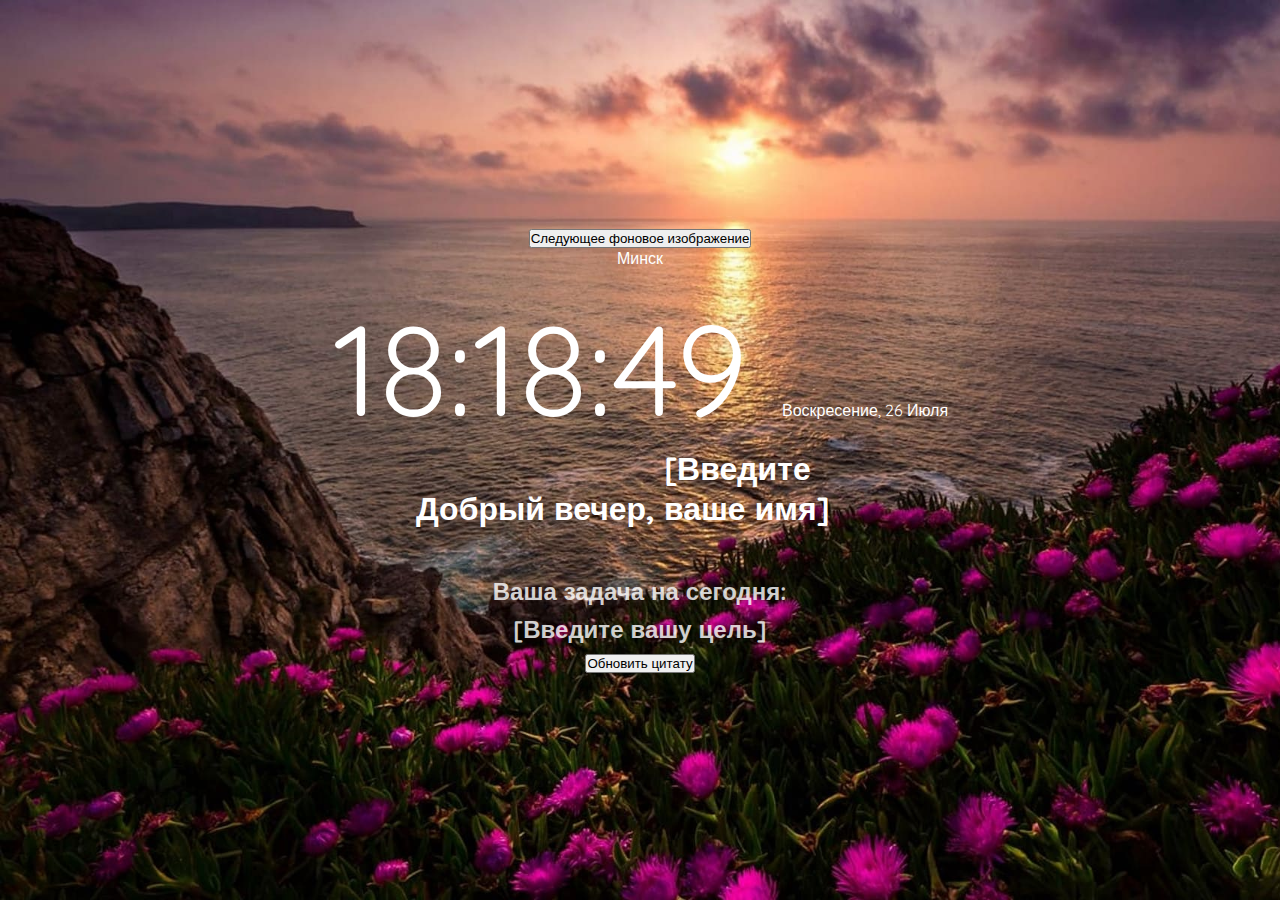
==== momentum/index.html @ 72e4174c "init: start momentum task" ====
<!DOCTYPE html>
<html lang="en">
  <head>
    <meta charset="UTF-8" />
    <meta name="viewport" content="width=device-width, initial-scale=1.0" />
    <link
      href="https://fonts.googleapis.com/css2?family=Quicksand:wght@600&display=swap"
      rel="stylesheet"
    />
    <link rel="stylesheet" href="./assets/owfont-master/css/owfont-regular.css">
    <link rel="stylesheet" href="style.css" />
    <title>momentum</title>
  </head>
  <body>
    <header>
      <button class="next-background">Следующее фоновое изображение</button>
      <div class="city" contenteditable="true">Минск</div>
      <i class="weather-icon owf"></i>
      <div class="temperature"></div>
      <div class="weather-description"></div>
    
    </header>
    <main>
      <time class="today-time"></time>
      <time class="today-date" datetime></time>
      <h1>
        <span class="greeting"></span>
        <span class="name" contenteditable="true"></span>
      </h1>
      <h2>Ваша задача на сегодня:</h2>
      <h2 class="focus" contenteditable="true"></h2>
    </main>
    <footer>
      <button class="button-refresh-quote">Обновить цитату</button>
      <span class="quote"> </span>
      <span class="author"></span>
    </footer>
    <script src="script.js"></script>
  </body>
</html>
---- momentum/assets/owfont-master/css/owfont-regular.css ----
/*!
 *  owfont-regular 1.0.0 by Deniz Fuchidzhiev - http://websygen.com
 *  License - font: SIL OFL 1.1, css: MIT License
 */
/* FONT PATH
 * -------------------------- */
@font-face {
  font-family: 'owfont';
  src: url('../fonts/owfont-regular.eot?v=1.0.0');
  src: url('../fonts/owfont-regular.eot?#iefix&v=1.0.0') format('embedded-opentype'),
	   url('../fonts/owfont-regular.woff') format('woff'),
	   url('../fonts/owfont-regular.ttf') format('truetype'),
	   url('../fonts/owfont-regular.svg#owf-regular') format('svg');
  font-weight: normal;
  font-style: normal;
}
.owf {
  display: inline-block;
  font: normal normal normal 14px/1 owfont;
  font-size: inherit;
  text-rendering: auto;
  -webkit-font-smoothing: antialiased;
  -moz-osx-font-smoothing: grayscale;
  transform: translate(0, 0);
}
/* makes the font 33% larger relative to the icon container */
.owf-lg {
  font-size: 1.33333333em;
  line-height: 0.75em;
  vertical-align: -15%;
}
.owf-2x {
  font-size: 2em;
}
.owf-3x {
  font-size: 3em;
}
.owf-4x {
  font-size: 4em;
}
.owf-5x {
  font-size: 5em;
}
.owf-fw {
  width: 1.28571429em;
  text-align: center;
}
.owf-ul {
  padding-left: 0;
  margin-left: 2.14285714em;
  list-style-type: none;
}
.owf-ul > li {
  position: relative;
}
.owf-li {
  position: absolute;
  left: -2.14285714em;
  width: 2.14285714em;
  top: 0.14285714em;
  text-align: center;
}
.owf-li.owf-lg {
  left: -1.85714286em;
}
.owf-border {
  padding: .2em .25em .15em;
  border: solid 0.08em #eeeeee;
  border-radius: .1em;
}
.owf-pull-right {
  float: right;
}
.owf-pull-left {
  float: left;
}
.owf.owf-pull-left {
  margin-right: .3em;
}
.owf.owf-pull-right {
  margin-left: .3em;
}

/* owfont uses the Unicode Private Use Area (PUA) to ensure screen
   readers do not read off random characters that represent icons */
   
/*   Weather Condition Codes    */
   
/*   Thunderstorm - - - - - - - - - - - - - - - - - - - - - - - - - - - - - - - - - - - -    */
   
/* thunderstorm with light rain */
.owf-200:before,
.owf-200-d:before,
.owf-200-n:before {
  content: "\EB28";
}
/* thunderstorm with rain */
.owf-201:before,
.owf-201-d:before,
.owf-201-n:before {
  content: "\EB29";
}
/* thunderstorm with heavy rain */
.owf-202:before,
.owf-202-d:before,
.owf-202-n:before {
  content: "\EB2A";
}
/*  light thunderstorm  */
.owf-210:before,
.owf-210-d:before,
.owf-210-n:before {
  content: "\EB32";
}
/*  thunderstorm  */
.owf-211:before,
.owf-211-d:before,
.owf-211-n:before {
  content: "\EB33";
}
/*   heavy thunderstorm   */
.owf-212:before,
.owf-212-d:before,
.owf-212-n:before {
  content: "\EB34";
}
/*   ragged thunderstorm   */
.owf-221:before,
.owf-221-d:before,
.owf-221-n:before {
  content: "\EB3D";
}
/*  thunderstorm with light drizzle    */
.owf-230:before,
.owf-230-d:before,
.owf-230-n:before {
  content: "\EB46";
}
/*  thunderstorm with drizzle     */
.owf-231:before,
.owf-231-d:before,
.owf-231-n:before {
  content: "\EB47";
}
/* thunderstorm with heavy drizzle     */
.owf-232:before,
.owf-232-d:before,
.owf-232-n:before {
  content: "\EB48";
}

/*   Drizzle - - - - - - - - - - - - - - - - - - - - - - - - - - - - - - - - - - - -    */

/*  light intensity drizzle */
.owf-300:before,
.owf-300-d:before,
.owf-300-n:before {
  content: "\EB8C";
}
/*  drizzle */
.owf-301:before,
.owf-301-d:before,
.owf-301-n:before {
  content: "\EB8D";
}
/*  heavy intensity drizzle  */
.owf-302:before,
.owf-302-d:before,
.owf-302-n:before {
  content: "\EB8E";
}
/*   light intensity drizzle rain  */
.owf-310:before,
.owf-310-d:before,
.owf-310-n:before {
  content: "\EB96";
}
/*  drizzle rain  */
.owf-311:before,
.owf-311-d:before,
.owf-311-n:before {
  content: "\EB97";
}
/* heavy intensity drizzle rain */
.owf-312:before,
.owf-312-d:before,
.owf-312-n:before {
  content: "\EB98";
}
/* shower rain and drizzle  */
.owf-313:before,
.owf-313-d:before,
.owf-313-n:before {
  content: "\EB99";
}
/* heavy shower rain and drizzle*/
.owf-314:before,
.owf-314-d:before,
.owf-314-n:before {
  content: "\EB9A";
}
/* shower drizzle */
.owf-321:before,
.owf-321-d:before,
.owf-321-n:before {
  content: "\EBA1";
}

/*   Rain - - - - - - - - - - - - - - - - - - - - - - - - - - - - - - - - - - - -    */

/* light rain  */
.owf-500:before,
.owf-500-d:before,
.owf-500-n:before {
  content: "\EC54";
}
/* moderate rain  */
.owf-501:before,
.owf-501-d:before,
.owf-501-n:before {
  content: "\EC55";
}
/* heavy intensity rain  */
.owf-502:before,
.owf-502-d:before,
.owf-502-n:before {
  content: "\EC56";
}
/* very heavy rain   */
.owf-503:before,
.owf-503-d:before,
.owf-503-n:before {
  content: "\EC57";
}
/* extreme rain    */
.owf-504:before,
.owf-504-d:before,
.owf-504-n:before {
  content: "\EC58";
}
/* freezing rain    */
.owf-511:before,
.owf-511-d:before,
.owf-511-n:before {
  content: "\EC5F";
}
/*  light intensity shower rain    */
.owf-520:before,
.owf-520-d:before,
.owf-520-n:before {
  content: "\EC68";
}
/* shower rain  */
.owf-521:before,
.owf-521-d:before,
.owf-521-n:before {
  content: "\EC69";
}
/*  heavy intensity shower rain  */
.owf-522:before,
.owf-522-d:before,
.owf-522-n:before {
  content: "\EC6A";
}
/* ragged shower rain  */
.owf-531:before,
.owf-531-d:before,
.owf-531-n:before {
  content: "\EC73";
}

/*   Snow - - - - - - - - - - - - - - - - - - - - - - - - - - - - - - - - - - - -    */

/* light snow  */
.owf-600:before,
.owf-600-d:before,
.owf-600-n:before {
  content: "\ECB8";
}
/*  snow  */
.owf-601:before,
.owf-601-d:before,
.owf-601-n:before {
  content: "\ECB9";
}
/*   heavy snow   */
.owf-602:before,
.owf-602-d:before,
.owf-602-n:before {
  content: "\ECBA";
}
/*  sleet  */
.owf-611:before,
.owf-611-d:before,
.owf-611-n:before {
  content: "\ECC3";
}
/*   shower sleet */
.owf-612:before,
.owf-612-d:before,
.owf-612-n:before {
  content: "\ECC4";
}
/* light rain and snow */
.owf-615:before,
.owf-615-d:before,
.owf-615-n:before {
  content: "\ECC7";
}
/* rain and snow  */
.owf-616:before,
.owf-616-d:before,
.owf-616-n:before {
  content: "\ECC8";
}
/* light shower snow  */
.owf-620:before,
.owf-620-d:before,
.owf-620-n:before {
  content: "\ECCC";
}
/* shower snow  */
.owf-621:before,
.owf-621-d:before,
.owf-621-n:before {
  content: "\ECCD";
}
/* heavy shower snow  */
.owf-622:before,
.owf-622-d:before,
.owf-622-n:before {
  content: "\ECCE";
}

/*   Atmosphere - - - - - - - - - - - - - - - - - - - - - - - - - - - - - - - - - - - -    */

/* mist */
.owf-701:before,
.owf-701-d:before,
.owf-701-n:before {
  content: "\ED1D";
}
/* smoke */
.owf-711:before,
.owf-711-d:before,
.owf-711-n:before {
  content: "\ED27";
}
/* haze */
.owf-721:before,
.owf-721-d:before,
.owf-721-n:before {
  content: "\ED31";
}
/* Sand/Dust Whirls */
.owf-731:before,
.owf-731-d:before,
.owf-731-n:before {
  content: "\ED3B";
}
/* Fog */
.owf-741:before,
.owf-741-d:before,
.owf-741-n:before {
  content: "\ED45";
}
/* sand */
.owf-751:before,
.owf-751-d:before,
.owf-751-n:before {
  content: "\ED4F";
}
/* dust */
.owf-761:before,
.owf-761-d:before,
.owf-761-n:before {
  content: "\ED59";
}
/*  VOLCANIC ASH  */
.owf-762:before,
.owf-762-d:before,
.owf-762-n:before {
  content: "\ED5A";
}
/* SQUALLS */
.owf-771:before,
.owf-771-d:before,
.owf-771-n:before {
  content: "\ED63";
}
/* TORNADO */
.owf-781:before,
.owf-781-d:before,
.owf-781-n:before {
  content: "\ED6D";
}

/*   Clouds - - - - - - - - - - - - - - - - - - - - - - - - - - - - - - - - - - - -    */

/*  sky is clear  */  /*  Calm  */
.owf-800:before,
.owf-800-d:before,
.owf-951:before,
.owf-951-d:before {
  content: "\ED80";
}
.owf-800-n:before,
.owf-951-n:before {
  content: "\F168";
}
/*  few clouds   */
.owf-801:before,
.owf-801-d:before {
  content: "\ED81";
}
.owf-801-n:before {
  content: "\F169";
}
/* scattered clouds */
.owf-802:before,
.owf-802-d:before {
  content: "\ED82";
}
.owf-802-n:before {
  content: "\F16A";
}
/* broken clouds  */
.owf-803:before,
.owf-803-d:before,
.owf-803-n:before {
  content: "\ED83";
}
/* overcast clouds  */
.owf-804:before,
.owf-804-d:before,
.owf-804-n:before {
  content: "\ED84";
}

/*   Extreme - - - - - - - - - - - - - - - - - - - - - - - - - - - - - - - - - - - -    */

/* tornado  */
.owf-900:before,
.owf-900-d:before,
.owf-900-n:before {
  content: "\EDE4";
}
/*  tropical storm  */
.owf-901:before,
.owf-901-d:before,
.owf-901-n:before {
  content: "\EDE5";
}
/* hurricane */
.owf-902:before,
.owf-902-d:before,
.owf-902-n:before {
  content: "\EDE6";
}
/* cold */
.owf-903:before,
.owf-903-d:before,
.owf-903-n:before {
  content: "\EDE7";
}
/* hot */
.owf-904:before,
.owf-904-d:before,
.owf-904-n:before {
  content: "\EDE8";
}
/* windy */
.owf-905:before,
.owf-905-d:before,
.owf-905-n:before {
  content: "\EDE9";
}
/* hail */
.owf-906:before,
.owf-906-d:before,
.owf-906-n:before {
  content: "\EDEA";
}

/*   Additional - - - - - - - - - - - - - - - - - - - - - - - - - - - - - - - - - - - -    */

/* Setting */
.owf-950:before,
.owf-950-d:before,
.owf-950-n:before {
  content: "\EE16";
}
/*  Light breeze  */
.owf-952:before,
.owf-952-d:before,
.owf-952-n:before {
  content: "\EE18";
}
/*  Gentle Breeze  */
.owf-953:before,
.owf-953-d:before,
.owf-953-n:before {
  content: "\EE19";
}
/*  Moderate breeze  */
.owf-954:before,
.owf-954-d:before,
.owf-954-n:before {
  content: "\EE1A";
}
/* Fresh Breeze  */
.owf-955:before,
.owf-955-d:before,
.owf-955-n:before {
  content: "\EE1B";
}
/* Strong  Breeze  */
.owf-956:before,
.owf-956-d:before,
.owf-956-n:before {
  content: "\EE1C";
}
/* High wind, near gale  */
.owf-957:before,
.owf-957-d:before,
.owf-957-n:before {
  content: "\EE1D";
}
/* Gale */
.owf-958:before,
.owf-958-d:before,
.owf-958-n:before {
  content: "\EE1E";
}
/*  Severe Gale  */
.owf-959:before,
.owf-959-d:before,
.owf-959-n:before {
  content: "\EE1F";
}
/* Storm */
.owf-960:before,
.owf-960-d:before,
.owf-960-n:before {
  content: "\EE20";
}
/*  Violent Storm  */
.owf-961:before,
.owf-961-d:before,
.owf-961-n:before {
  content: "\EE21";
}
/* Hurricane */
.owf-962:before,
.owf-962-d:before,
.owf-962-n:before {
  content: "\EE22";
}
---- momentum/style.css ----
* {
  box-sizing: border-box;
  margin: 0;
  padding: 0;
}

body {
  font-family: "Quicksand", sans-serif;
  display: flex;
  flex-direction: column;
  align-items: center;
  justify-content: center;
  text-align: center;
  height: 100vh;
  background-size: cover;
  color: #000000;
  transition: background-image 1s ease-in-out;
}

.today-time {
  font-size: 8rem;
}
.name {
  display: inline-block;
  text-align: left;
  width: 200px;
}
h1 {
  margin-bottom: 3rem;
}

h2 {
  margin-bottom: 0.5rem;
  opacity: 0.8;
}

@media (max-width: 700px) {
  .time {
    font-size: 6rem;
  }
}
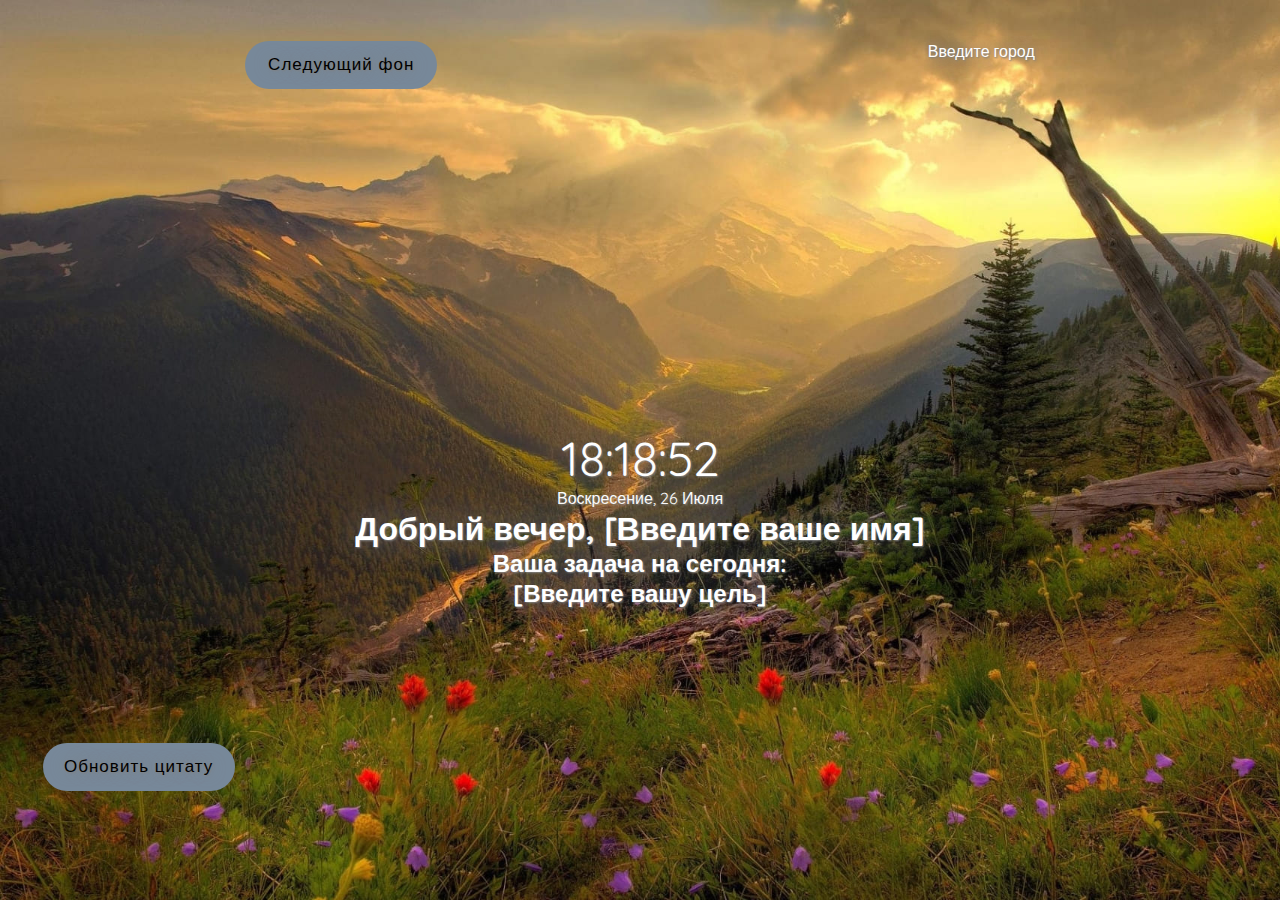
==== commit c78c47d3: "Merge pull request #7 from rolling-scopes-school/momentum" ====
--- a/momentum/index.html
+++ b/momentum/index.html
@@ -3,22 +3,27 @@
   <head>
     <meta charset="UTF-8" />
     <meta name="viewport" content="width=device-width, initial-scale=1.0" />
+    <link rel="stylesheet" href="css/owfont-regular.css" />
     <link
       href="https://fonts.googleapis.com/css2?family=Quicksand:wght@600&display=swap"
       rel="stylesheet"
     />
-    <link rel="stylesheet" href="./assets/owfont-master/css/owfont-regular.css">
     <link rel="stylesheet" href="style.css" />
     <title>momentum</title>
   </head>
   <body>
     <header>
-      <button class="next-background">Следующее фоновое изображение</button>
-      <div class="city" contenteditable="true">Минск</div>
-      <i class="weather-icon owf"></i>
-      <div class="temperature"></div>
-      <div class="weather-description"></div>
-    
+      <div class="background-slider">
+        <button class="next-background">Следующий фон</button>
+      </div>
+      <div class="weather">
+        <div class="city" contenteditable="true">Ведите город</div>
+        <i class="weather-icon owf"></i>
+        <div class="temperature"></div>
+        <div class="humidity"></div>
+        <div class="wind-speed"></div>
+        <div class="error-message"></div>
+      </div>
     </header>
     <main>
       <time class="today-time"></time>
--- a/momentum/css/owfont-regular.css
+++ b/momentum/css/owfont-regular.css
@@ -0,0 +1,558 @@
+/*!
+ *  owfont-regular 1.0.0 by Deniz Fuchidzhiev - http://websygen.com
+ *  License - font: SIL OFL 1.1, css: MIT License
+ */
+/* FONT PATH
+ * -------------------------- */
+@font-face {
+  font-family: 'owfont';
+  src: url('../fonts/owfont-regular.eot?v=1.0.0');
+  src: url('../fonts/owfont-regular.eot?#iefix&v=1.0.0') format('embedded-opentype'),
+	   url('../fonts/owfont-regular.woff') format('woff'),
+	   url('../fonts/owfont-regular.ttf') format('truetype'),
+	   url('../fonts/owfont-regular.svg#owf-regular') format('svg');
+  font-weight: normal;
+  font-style: normal;
+}
+.owf {
+  display: inline-block;
+  font: normal normal normal 14px/1 owfont;
+  font-size: inherit;
+  text-rendering: auto;
+  -webkit-font-smoothing: antialiased;
+  -moz-osx-font-smoothing: grayscale;
+  transform: translate(0, 0);
+}
+/* makes the font 33% larger relative to the icon container */
+.owf-lg {
+  font-size: 1.33333333em;
+  line-height: 0.75em;
+  vertical-align: -15%;
+}
+.owf-2x {
+  font-size: 2em;
+}
+.owf-3x {
+  font-size: 3em;
+}
+.owf-4x {
+  font-size: 4em;
+}
+.owf-5x {
+  font-size: 5em;
+}
+.owf-fw {
+  width: 1.28571429em;
+  text-align: center;
+}
+.owf-ul {
+  padding-left: 0;
+  margin-left: 2.14285714em;
+  list-style-type: none;
+}
+.owf-ul > li {
+  position: relative;
+}
+.owf-li {
+  position: absolute;
+  left: -2.14285714em;
+  width: 2.14285714em;
+  top: 0.14285714em;
+  text-align: center;
+}
+.owf-li.owf-lg {
+  left: -1.85714286em;
+}
+.owf-border {
+  padding: .2em .25em .15em;
+  border: solid 0.08em #eeeeee;
+  border-radius: .1em;
+}
+.owf-pull-right {
+  float: right;
+}
+.owf-pull-left {
+  float: left;
+}
+.owf.owf-pull-left {
+  margin-right: .3em;
+}
+.owf.owf-pull-right {
+  margin-left: .3em;
+}
+
+/* owfont uses the Unicode Private Use Area (PUA) to ensure screen
+   readers do not read off random characters that represent icons */
+   
+/*   Weather Condition Codes    */
+   
+/*   Thunderstorm - - - - - - - - - - - - - - - - - - - - - - - - - - - - - - - - - - - -    */
+   
+/* thunderstorm with light rain */
+.owf-200:before,
+.owf-200-d:before,
+.owf-200-n:before {
+  content: "\EB28";
+}
+/* thunderstorm with rain */
+.owf-201:before,
+.owf-201-d:before,
+.owf-201-n:before {
+  content: "\EB29";
+}
+/* thunderstorm with heavy rain */
+.owf-202:before,
+.owf-202-d:before,
+.owf-202-n:before {
+  content: "\EB2A";
+}
+/*  light thunderstorm  */
+.owf-210:before,
+.owf-210-d:before,
+.owf-210-n:before {
+  content: "\EB32";
+}
+/*  thunderstorm  */
+.owf-211:before,
+.owf-211-d:before,
+.owf-211-n:before {
+  content: "\EB33";
+}
+/*   heavy thunderstorm   */
+.owf-212:before,
+.owf-212-d:before,
+.owf-212-n:before {
+  content: "\EB34";
+}
+/*   ragged thunderstorm   */
+.owf-221:before,
+.owf-221-d:before,
+.owf-221-n:before {
+  content: "\EB3D";
+}
+/*  thunderstorm with light drizzle    */
+.owf-230:before,
+.owf-230-d:before,
+.owf-230-n:before {
+  content: "\EB46";
+}
+/*  thunderstorm with drizzle     */
+.owf-231:before,
+.owf-231-d:before,
+.owf-231-n:before {
+  content: "\EB47";
+}
+/* thunderstorm with heavy drizzle     */
+.owf-232:before,
+.owf-232-d:before,
+.owf-232-n:before {
+  content: "\EB48";
+}
+
+/*   Drizzle - - - - - - - - - - - - - - - - - - - - - - - - - - - - - - - - - - - -    */
+
+/*  light intensity drizzle */
+.owf-300:before,
+.owf-300-d:before,
+.owf-300-n:before {
+  content: "\EB8C";
+}
+/*  drizzle */
+.owf-301:before,
+.owf-301-d:before,
+.owf-301-n:before {
+  content: "\EB8D";
+}
+/*  heavy intensity drizzle  */
+.owf-302:before,
+.owf-302-d:before,
+.owf-302-n:before {
+  content: "\EB8E";
+}
+/*   light intensity drizzle rain  */
+.owf-310:before,
+.owf-310-d:before,
+.owf-310-n:before {
+  content: "\EB96";
+}
+/*  drizzle rain  */
+.owf-311:before,
+.owf-311-d:before,
+.owf-311-n:before {
+  content: "\EB97";
+}
+/* heavy intensity drizzle rain */
+.owf-312:before,
+.owf-312-d:before,
+.owf-312-n:before {
+  content: "\EB98";
+}
+/* shower rain and drizzle  */
+.owf-313:before,
+.owf-313-d:before,
+.owf-313-n:before {
+  content: "\EB99";
+}
+/* heavy shower rain and drizzle*/
+.owf-314:before,
+.owf-314-d:before,
+.owf-314-n:before {
+  content: "\EB9A";
+}
+/* shower drizzle */
+.owf-321:before,
+.owf-321-d:before,
+.owf-321-n:before {
+  content: "\EBA1";
+}
+
+/*   Rain - - - - - - - - - - - - - - - - - - - - - - - - - - - - - - - - - - - -    */
+
+/* light rain  */
+.owf-500:before,
+.owf-500-d:before,
+.owf-500-n:before {
+  content: "\EC54";
+}
+/* moderate rain  */
+.owf-501:before,
+.owf-501-d:before,
+.owf-501-n:before {
+  content: "\EC55";
+}
+/* heavy intensity rain  */
+.owf-502:before,
+.owf-502-d:before,
+.owf-502-n:before {
+  content: "\EC56";
+}
+/* very heavy rain   */
+.owf-503:before,
+.owf-503-d:before,
+.owf-503-n:before {
+  content: "\EC57";
+}
+/* extreme rain    */
+.owf-504:before,
+.owf-504-d:before,
+.owf-504-n:before {
+  content: "\EC58";
+}
+/* freezing rain    */
+.owf-511:before,
+.owf-511-d:before,
+.owf-511-n:before {
+  content: "\EC5F";
+}
+/*  light intensity shower rain    */
+.owf-520:before,
+.owf-520-d:before,
+.owf-520-n:before {
+  content: "\EC68";
+}
+/* shower rain  */
+.owf-521:before,
+.owf-521-d:before,
+.owf-521-n:before {
+  content: "\EC69";
+}
+/*  heavy intensity shower rain  */
+.owf-522:before,
+.owf-522-d:before,
+.owf-522-n:before {
+  content: "\EC6A";
+}
+/* ragged shower rain  */
+.owf-531:before,
+.owf-531-d:before,
+.owf-531-n:before {
+  content: "\EC73";
+}
+
+/*   Snow - - - - - - - - - - - - - - - - - - - - - - - - - - - - - - - - - - - -    */
+
+/* light snow  */
+.owf-600:before,
+.owf-600-d:before,
+.owf-600-n:before {
+  content: "\ECB8";
+}
+/*  snow  */
+.owf-601:before,
+.owf-601-d:before,
+.owf-601-n:before {
+  content: "\ECB9";
+}
+/*   heavy snow   */
+.owf-602:before,
+.owf-602-d:before,
+.owf-602-n:before {
+  content: "\ECBA";
+}
+/*  sleet  */
+.owf-611:before,
+.owf-611-d:before,
+.owf-611-n:before {
+  content: "\ECC3";
+}
+/*   shower sleet */
+.owf-612:before,
+.owf-612-d:before,
+.owf-612-n:before {
+  content: "\ECC4";
+}
+/* light rain and snow */
+.owf-615:before,
+.owf-615-d:before,
+.owf-615-n:before {
+  content: "\ECC7";
+}
+/* rain and snow  */
+.owf-616:before,
+.owf-616-d:before,
+.owf-616-n:before {
+  content: "\ECC8";
+}
+/* light shower snow  */
+.owf-620:before,
+.owf-620-d:before,
+.owf-620-n:before {
+  content: "\ECCC";
+}
+/* shower snow  */
+.owf-621:before,
+.owf-621-d:before,
+.owf-621-n:before {
+  content: "\ECCD";
+}
+/* heavy shower snow  */
+.owf-622:before,
+.owf-622-d:before,
+.owf-622-n:before {
+  content: "\ECCE";
+}
+
+/*   Atmosphere - - - - - - - - - - - - - - - - - - - - - - - - - - - - - - - - - - - -    */
+
+/* mist */
+.owf-701:before,
+.owf-701-d:before,
+.owf-701-n:before {
+  content: "\ED1D";
+}
+/* smoke */
+.owf-711:before,
+.owf-711-d:before,
+.owf-711-n:before {
+  content: "\ED27";
+}
+/* haze */
+.owf-721:before,
+.owf-721-d:before,
+.owf-721-n:before {
+  content: "\ED31";
+}
+/* Sand/Dust Whirls */
+.owf-731:before,
+.owf-731-d:before,
+.owf-731-n:before {
+  content: "\ED3B";
+}
+/* Fog */
+.owf-741:before,
+.owf-741-d:before,
+.owf-741-n:before {
+  content: "\ED45";
+}
+/* sand */
+.owf-751:before,
+.owf-751-d:before,
+.owf-751-n:before {
+  content: "\ED4F";
+}
+/* dust */
+.owf-761:before,
+.owf-761-d:before,
+.owf-761-n:before {
+  content: "\ED59";
+}
+/*  VOLCANIC ASH  */
+.owf-762:before,
+.owf-762-d:before,
+.owf-762-n:before {
+  content: "\ED5A";
+}
+/* SQUALLS */
+.owf-771:before,
+.owf-771-d:before,
+.owf-771-n:before {
+  content: "\ED63";
+}
+/* TORNADO */
+.owf-781:before,
+.owf-781-d:before,
+.owf-781-n:before {
+  content: "\ED6D";
+}
+
+/*   Clouds - - - - - - - - - - - - - - - - - - - - - - - - - - - - - - - - - - - -    */
+
+/*  sky is clear  */  /*  Calm  */
+.owf-800:before,
+.owf-800-d:before,
+.owf-951:before,
+.owf-951-d:before {
+  content: "\ED80";
+}
+.owf-800-n:before,
+.owf-951-n:before {
+  content: "\F168";
+}
+/*  few clouds   */
+.owf-801:before,
+.owf-801-d:before {
+  content: "\ED81";
+}
+.owf-801-n:before {
+  content: "\F169";
+}
+/* scattered clouds */
+.owf-802:before,
+.owf-802-d:before {
+  content: "\ED82";
+}
+.owf-802-n:before {
+  content: "\F16A";
+}
+/* broken clouds  */
+.owf-803:before,
+.owf-803-d:before,
+.owf-803-n:before {
+  content: "\ED83";
+}
+/* overcast clouds  */
+.owf-804:before,
+.owf-804-d:before,
+.owf-804-n:before {
+  content: "\ED84";
+}
+
+/*   Extreme - - - - - - - - - - - - - - - - - - - - - - - - - - - - - - - - - - - -    */
+
+/* tornado  */
+.owf-900:before,
+.owf-900-d:before,
+.owf-900-n:before {
+  content: "\EDE4";
+}
+/*  tropical storm  */
+.owf-901:before,
+.owf-901-d:before,
+.owf-901-n:before {
+  content: "\EDE5";
+}
+/* hurricane */
+.owf-902:before,
+.owf-902-d:before,
+.owf-902-n:before {
+  content: "\EDE6";
+}
+/* cold */
+.owf-903:before,
+.owf-903-d:before,
+.owf-903-n:before {
+  content: "\EDE7";
+}
+/* hot */
+.owf-904:before,
+.owf-904-d:before,
+.owf-904-n:before {
+  content: "\EDE8";
+}
+/* windy */
+.owf-905:before,
+.owf-905-d:before,
+.owf-905-n:before {
+  content: "\EDE9";
+}
+/* hail */
+.owf-906:before,
+.owf-906-d:before,
+.owf-906-n:before {
+  content: "\EDEA";
+}
+
+/*   Additional - - - - - - - - - - - - - - - - - - - - - - - - - - - - - - - - - - - -    */
+
+/* Setting */
+.owf-950:before,
+.owf-950-d:before,
+.owf-950-n:before {
+  content: "\EE16";
+}
+/*  Light breeze  */
+.owf-952:before,
+.owf-952-d:before,
+.owf-952-n:before {
+  content: "\EE18";
+}
+/*  Gentle Breeze  */
+.owf-953:before,
+.owf-953-d:before,
+.owf-953-n:before {
+  content: "\EE19";
+}
+/*  Moderate breeze  */
+.owf-954:before,
+.owf-954-d:before,
+.owf-954-n:before {
+  content: "\EE1A";
+}
+/* Fresh Breeze  */
+.owf-955:before,
+.owf-955-d:before,
+.owf-955-n:before {
+  content: "\EE1B";
+}
+/* Strong  Breeze  */
+.owf-956:before,
+.owf-956-d:before,
+.owf-956-n:before {
+  content: "\EE1C";
+}
+/* High wind, near gale  */
+.owf-957:before,
+.owf-957-d:before,
+.owf-957-n:before {
+  content: "\EE1D";
+}
+/* Gale */
+.owf-958:before,
+.owf-958-d:before,
+.owf-958-n:before {
+  content: "\EE1E";
+}
+/*  Severe Gale  */
+.owf-959:before,
+.owf-959-d:before,
+.owf-959-n:before {
+  content: "\EE1F";
+}
+/* Storm */
+.owf-960:before,
+.owf-960-d:before,
+.owf-960-n:before {
+  content: "\EE20";
+}
+/*  Violent Storm  */
+.owf-961:before,
+.owf-961-d:before,
+.owf-961-n:before {
+  content: "\EE21";
+}
+/* Hurricane */
+.owf-962:before,
+.owf-962-d:before,
+.owf-962-n:before {
+  content: "\EE22";
+}--- a/momentum/style.css
+++ b/momentum/style.css
@@ -2,6 +2,28 @@
   box-sizing: border-box;
   margin: 0;
   padding: 0;
+  transition: 1s;
+  outline: none;
+  text-shadow: 1px 1px 2px grey, 0 0 1em grey;
+}
+
+i::before {
+  font-size: 3rem;
+}
+button {
+  height: 3rem;
+  width: 12rem;
+  border-radius: 6.25rem;
+  color: black;
+  background-color: lightslategray;
+  border: none;
+  font-size: 1.0625rem;
+  line-height: 1.375rem;
+  letter-spacing: 0.06em;
+}
+button:hover {
+  background-color: lightsteelblue;
+  cursor: pointer;
 }
 
 body {
@@ -16,26 +38,81 @@
   color: #000000;
   transition: background-image 1s ease-in-out;
 }
-
-.today-time {
-  font-size: 8rem;
+header {
+  display: flex;
+  flex-direction: row;
+  padding-top: 2vh;
+  width: 100vw;
+  height: 30vh;
+  justify-content: space-around;
 }
-.name {
+main {
+  display: flex;
+  flex-direction: column;
+  justify-content: center;
+  width: 100vw;
+  height: 50vh;
+}
+main .today-time {
+  font-size: xxx-large;
+}
+main .today-date {
+}
+main h1 .greeting {
+}
+main h1 .name {
   display: inline-block;
+  width: initial;
   text-align: left;
-  width: 200px;
 }
-h1 {
-  margin-bottom: 3rem;
+main h2 {
+  width: 100%;
+}
+main .focus {
+  display: inline-block;
+  width: fit-content;
+  margin: 0 auto;
+  text-align: center;
 }
 
-h2 {
-  margin-bottom: 0.5rem;
-  opacity: 0.8;
+footer {
+  display: flex;
+  height: 15vh;
+  width: 100vw;
+  justify-content: space-around;
+}
+footer .button-refresh-quote {
+}
+footer .quote {
+  align-self: center;
+  width: 50vw;
+}
+footer .author {
+  align-self: flex-end;
+  width: 15vw;
 }
 
-@media (max-width: 700px) {
-  .time {
-    font-size: 6rem;
+@media screen and (max-width: 767px) and (min-width: 0px) {
+  header {
+    display: flex;
+    flex-direction: column;
+  }
+
+  main {
+    height: 40vh;
+  }
+  footer {
+    display: flex;
+    flex-direction: column;
+    align-items: center;
+    height: 30vh;
+  }
+  footer .quote {
+    align-self: center;
+    width: 80vw;
+  }
+  footer .author {
+    align-self: center;
+    width: 80vw;
   }
 }
